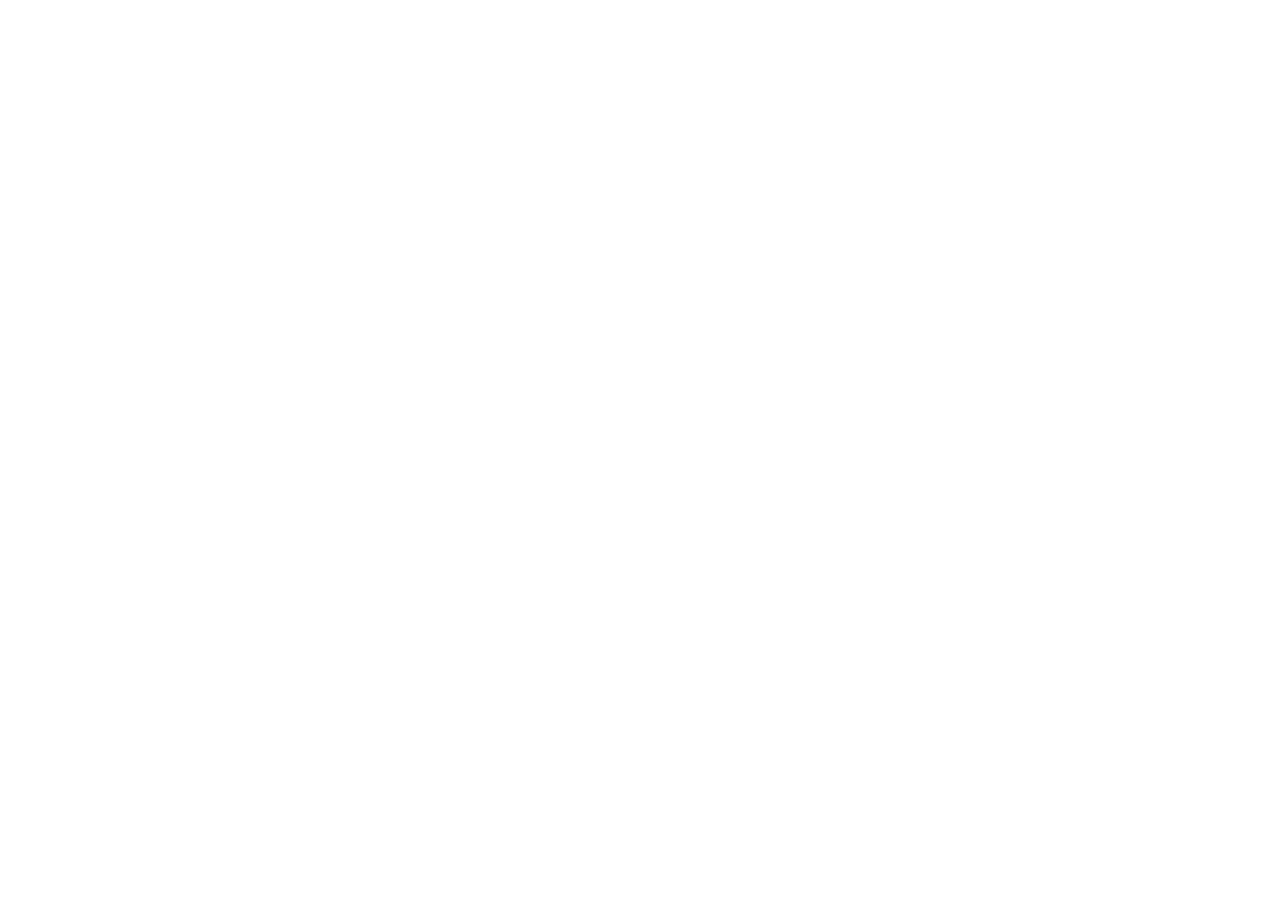
==== Digital Clock/index.html @ d30c5530 "new clock in work" ====
<!DOCTYPE html>
<html lang="en">
<head>
    <meta charset="UTF-8">
    <meta name="viewport" content="width=device-width, initial-scale=1.0">
    <title>Digital Clock</title>
    <link rel="stylesheet" href="style.css">
</head>
<body>
    



    <script src="script.js"></script>
</body>
</html>
---- Digital Clock/style.css ----
*{
    margin:0 ;
    padding: 0;
    font-family:'Poppins',sans-serif ;
    box-sizing: border-box;
}
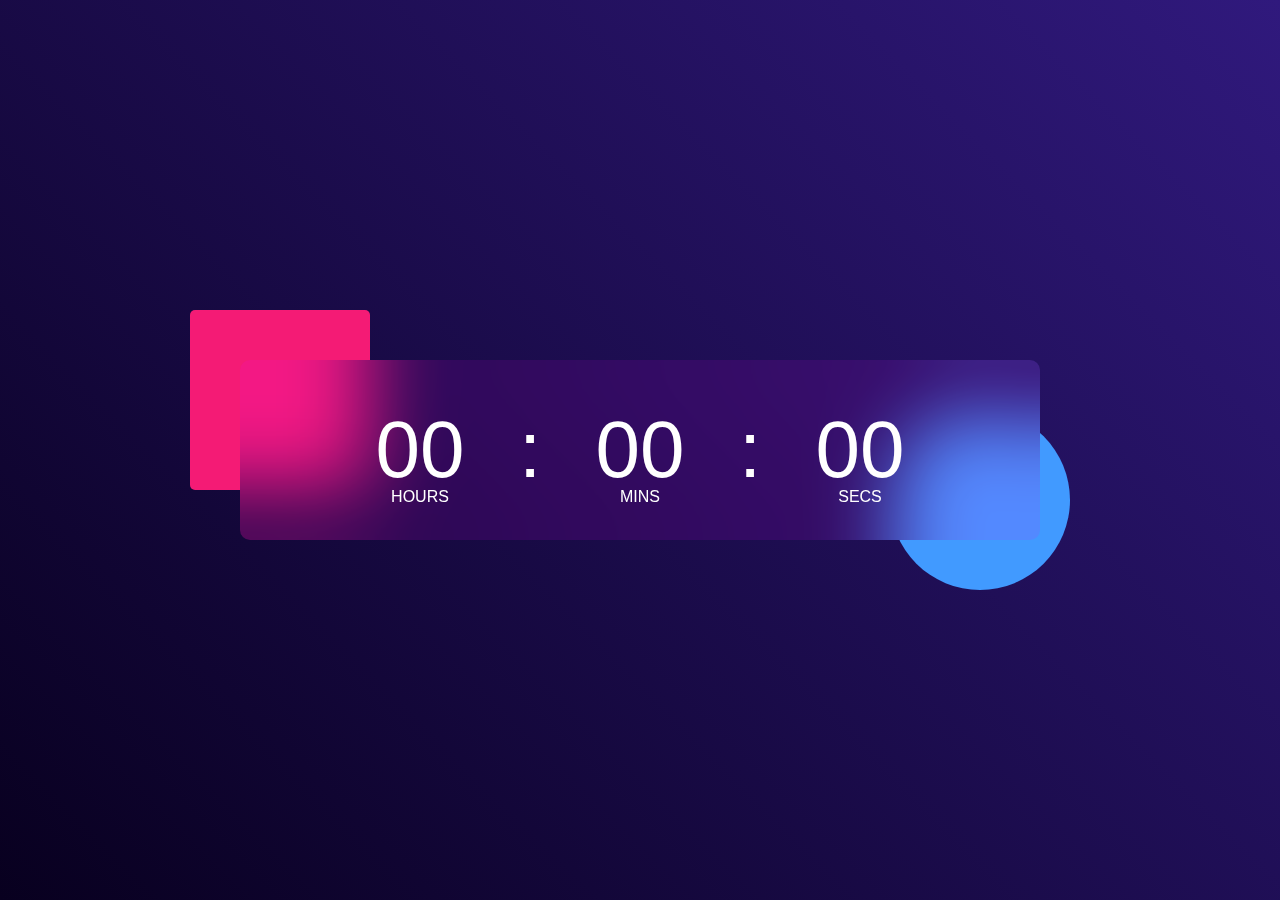
==== commit 7a944473: "html and css are done" ====
--- a/Digital Clock/index.html
+++ b/Digital Clock/index.html
@@ -7,7 +7,17 @@
     <link rel="stylesheet" href="style.css">
 </head>
 <body>
-    
+    <div class="hero">
+        <div class="container">
+            <div class="clock">
+               <span id="hrs">00</span>
+               <span>:</span>
+               <span id="mins">00</span>
+               <span>:</span>
+               <span id="secs">00</span>
+            </div>
+        </div>
+    </div>
 
 
 
--- a/Digital Clock/style.css
+++ b/Digital Clock/style.css
@@ -3,4 +3,82 @@
     padding: 0;
     font-family:'Poppins',sans-serif ;
     box-sizing: border-box;
+}
+
+.hero{
+    width: 100%;
+    min-height: 100vh;
+    background: linear-gradient(45deg,#08001f,#30197d);
+    color: #fff;
+    position: relative;
+}
+
+.container{
+    position: absolute;
+    width: 800px;
+    height: 180px;
+    top: 50%;
+    left: 50%;
+    transform: translate(-50%,-50%);
+}
+
+.clock{
+    width: 100%;
+    height: 100%;
+    background: rgb(235, 0, 255, 0.11);
+    border-radius: 10px;
+    display: flex;
+    justify-content: center;
+    align-items: center;
+    backdrop-filter: blur(40px);
+}
+
+.container::before{
+    content: '';
+    width: 180px;
+    height: 180px;
+    background: #f41b75;
+    border-radius: 5px;
+    position: absolute;
+    left: -50px;
+    top: -50px;
+    z-index: -1;
+}
+
+.container::after{
+    content: '';
+    width: 180px;
+    height: 180px;
+    background: #419aff;
+    border-radius: 50%;
+    position: absolute;
+    right: -30px;
+    bottom: -50px;
+    z-index: -1;
+}
+
+.clock span{
+   font-size: 80px;
+   width: 110px;
+   display: inline-block;
+   text-align: center;
+   position: relative;
+}
+
+.clock span::after{
+    font-size: 16px;
+    position: absolute;
+    bottom: -10px;
+    left:50%;
+    transform: translateX(-50%);
+}
+
+#hrs::after{
+    content: 'HOURS';
+}
+#mins::after{
+    content: 'MINS';
+}
+#secs::after{
+    content: 'SECS';
 }